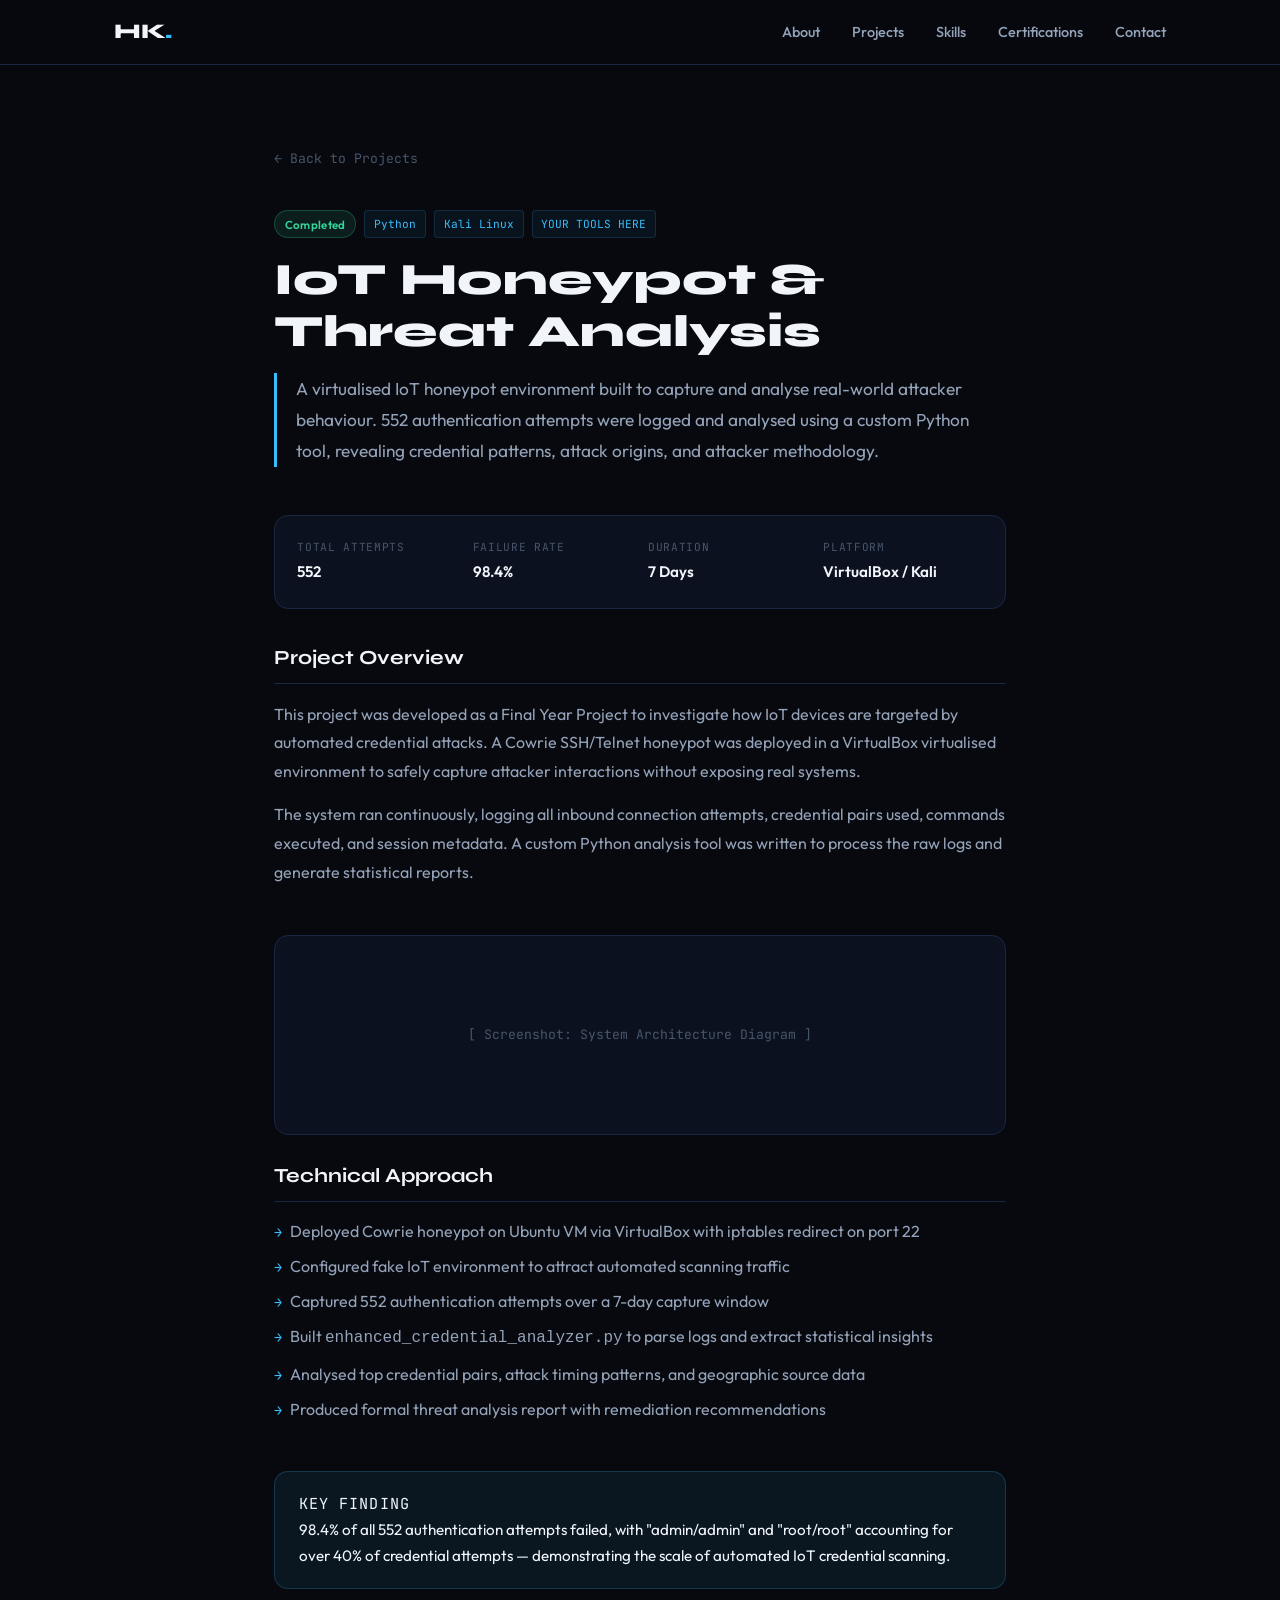
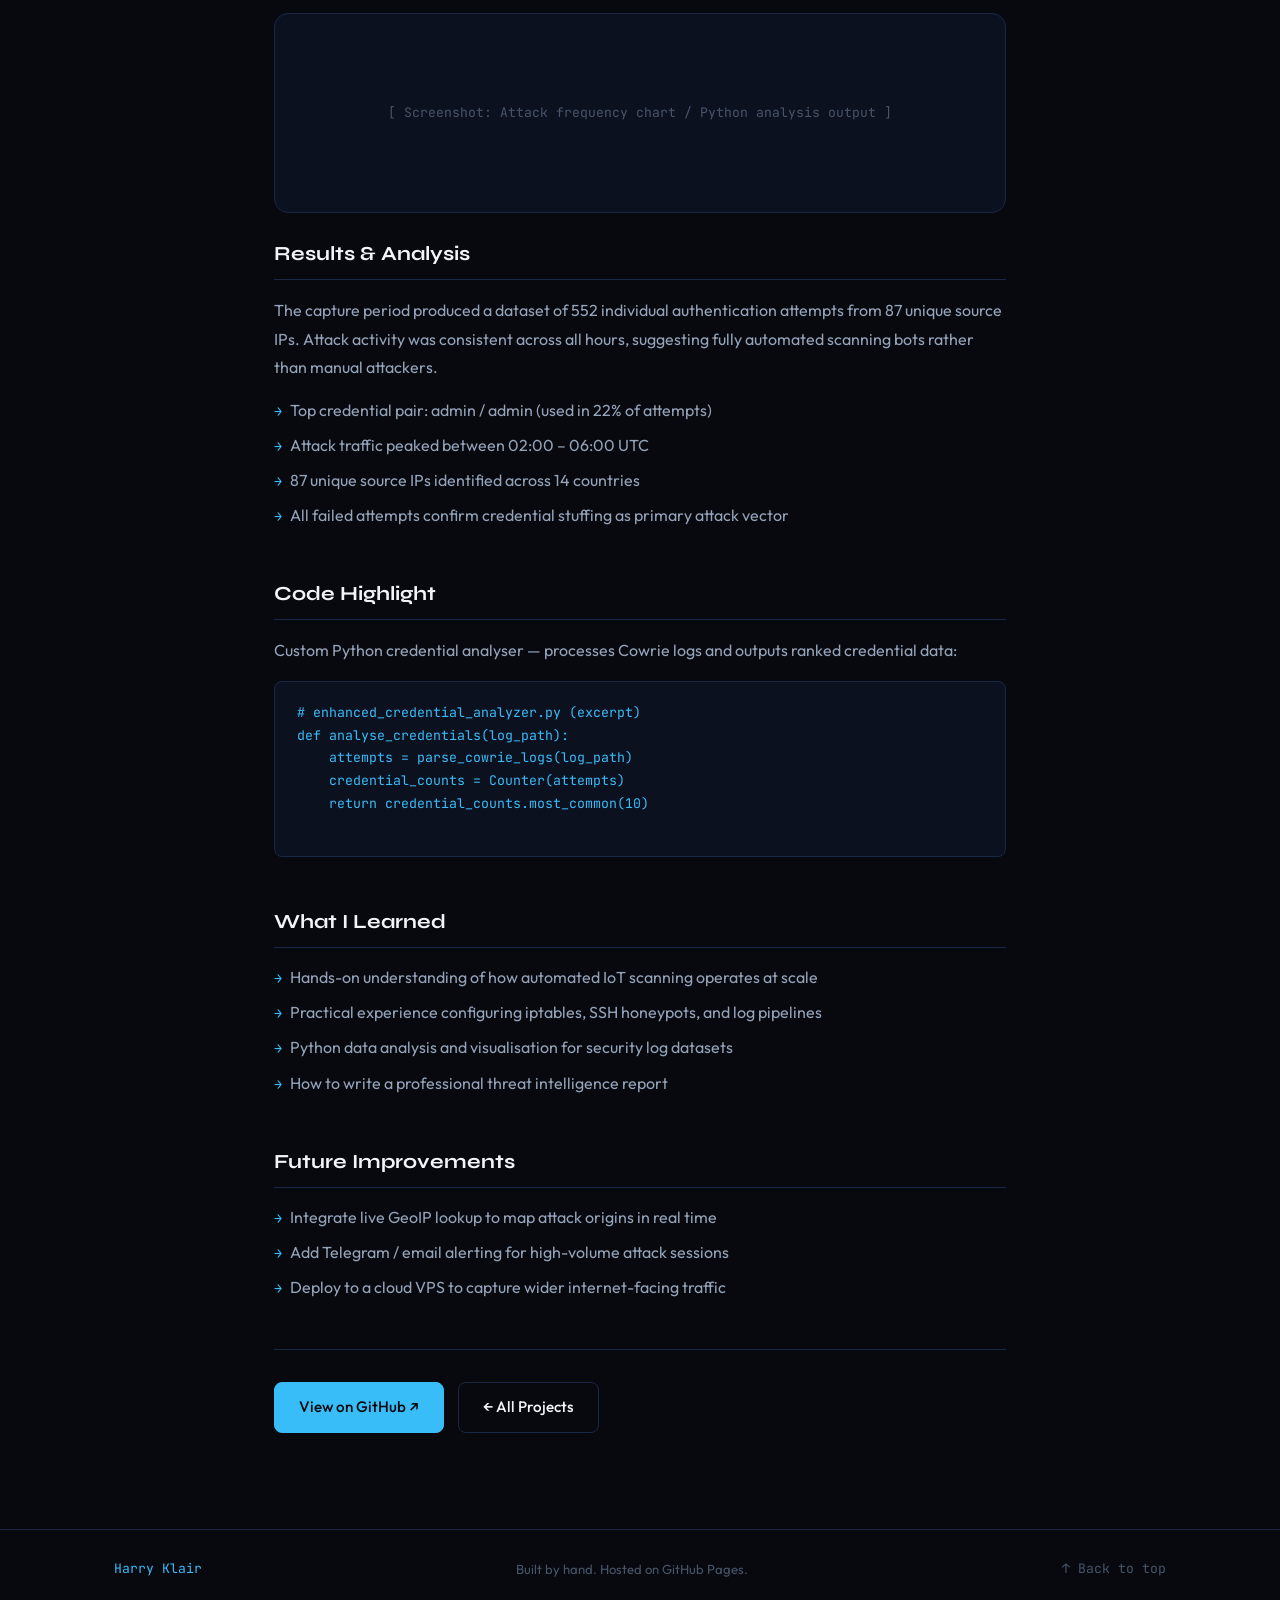
==== project-template.html @ 547381c6 "Add files via upload" ====
<!DOCTYPE html>
<html lang="en">
<head>
  <meta charset="UTF-8" />
  <meta name="viewport" content="width=device-width, initial-scale=1.0" />
  <title>Project Name | Harry Klair</title>

  <link rel="preconnect" href="https://fonts.googleapis.com" />
  <link rel="preconnect" href="https://fonts.gstatic.com" crossorigin />
  <link href="https://fonts.googleapis.com/css2?family=Syne:wght@400;600;700;800&family=Outfit:wght@300;400;500;600&family=JetBrains+Mono:wght@400;500&display=swap" rel="stylesheet" />

  <link rel="stylesheet" href="style.css" />

  <!-- Extra styles just for the project writeup page -->
  <style>
    /* ── Project page layout ── */
    .project-page {
      padding: 9rem 1.5rem 6rem;
      max-width: 780px;
      margin: 0 auto;
    }

    /* Back link */
    .back-link {
      display: inline-flex;
      align-items: center;
      gap: 0.4rem;
      color: var(--text-3);
      font-family: var(--font-mono);
      font-size: 0.82rem;
      margin-bottom: 2.5rem;
      transition: color 0.2s;
    }
    .back-link:hover { color: var(--accent); }

    /* Header */
    .proj-header { margin-bottom: 3rem; }
    .proj-header__meta {
      display: flex;
      flex-wrap: wrap;
      gap: 0.5rem;
      margin-bottom: 1rem;
    }
    .proj-header__title {
      font-family: var(--font-display);
      font-size: clamp(1.8rem, 5vw, 2.8rem);
      font-weight: 800;
      line-height: 1.15;
      margin-bottom: 1rem;
    }
    .proj-header__summary {
      color: var(--text-2);
      font-size: 1.08rem;
      line-height: 1.8;
      border-left: 3px solid var(--accent);
      padding-left: 1.2rem;
    }

    /* Stats strip */
    .proj-stats {
      display: flex;
      flex-wrap: wrap;
      gap: 1rem;
      margin: 2rem 0;
      padding: 1.4rem;
      background: var(--bg-card);
      border: 1px solid var(--border);
      border-radius: var(--radius-lg);
    }
    .proj-stat {
      display: flex;
      flex-direction: column;
      gap: 0.15rem;
      flex: 1;
      min-width: 120px;
    }
    .proj-stat__label {
      font-family: var(--font-mono);
      font-size: 0.7rem;
      color: var(--text-3);
      text-transform: uppercase;
      letter-spacing: 0.06em;
    }
    .proj-stat__value {
      font-weight: 600;
      color: var(--text-1);
      font-size: 0.95rem;
    }

    /* Content sections */
    .proj-section { margin-bottom: 3rem; }
    .proj-section h2 {
      font-family: var(--font-display);
      font-size: 1.25rem;
      font-weight: 700;
      color: var(--text-1);
      margin-bottom: 1rem;
      padding-bottom: 0.5rem;
      border-bottom: 1px solid var(--border);
    }
    .proj-section p {
      color: var(--text-2);
      line-height: 1.8;
      margin-bottom: 0.9rem;
    }
    .proj-section ul {
      list-style: none;
      color: var(--text-2);
      display: flex;
      flex-direction: column;
      gap: 0.5rem;
    }
    .proj-section ul li::before {
      content: '→ ';
      color: var(--accent);
      font-family: var(--font-mono);
      font-size: 0.85em;
    }

    /* Screenshot / image block */
    .proj-image {
      width: 100%;
      border-radius: var(--radius-lg);
      border: 1px solid var(--border);
      margin: 1.5rem 0;
      background: var(--bg-card);
      min-height: 200px;
      display: flex;
      align-items: center;
      justify-content: center;
      color: var(--text-3);
      font-family: var(--font-mono);
      font-size: 0.82rem;
    }
    .proj-image img {
      width: 100%;
      border-radius: var(--radius-lg);
    }

    /* Code block style */
    .proj-code {
      background: var(--bg-card);
      border: 1px solid var(--border);
      border-radius: var(--radius);
      padding: 1.2rem 1.4rem;
      font-family: var(--font-mono);
      font-size: 0.83rem;
      color: var(--accent);
      overflow-x: auto;
      margin: 1rem 0;
    }

    /* Findings / key results callout */
    .proj-callout {
      background: var(--accent-dim);
      border: 1px solid rgba(56,189,248,0.2);
      border-radius: var(--radius-lg);
      padding: 1.2rem 1.5rem;
      margin: 1.5rem 0;
    }
    .proj-callout__label {
      font-family: var(--font-mono);
      font-size: 0.72rem;
      color: var(--accent);
      text-transform: uppercase;
      letter-spacing: 0.07em;
      margin-bottom: 0.5rem;
    }
    .proj-callout p {
      color: var(--text-1);
      font-size: 0.95rem;
      line-height: 1.7;
      margin: 0;
    }

    /* Actions row */
    .proj-actions {
      display: flex;
      gap: 0.85rem;
      flex-wrap: wrap;
      margin-top: 3rem;
      padding-top: 2rem;
      border-top: 1px solid var(--border);
    }
  </style>
</head>
<body>

  <!-- Nav (same as index.html - simplified here) -->
  <nav class="nav" id="navbar">
    <div class="nav__inner">
      <a href="index.html" class="nav__logo">HK<span class="accent">.</span></a>
      <ul class="nav__links">
        <li><a href="index.html#about"          class="nav__link">About</a></li>
        <li><a href="index.html#projects"       class="nav__link">Projects</a></li>
        <li><a href="index.html#skills"         class="nav__link">Skills</a></li>
        <li><a href="index.html#certifications" class="nav__link">Certifications</a></li>
        <li><a href="index.html#contact"        class="nav__link">Contact</a></li>
      </ul>
    </div>
  </nav>


  <main class="project-page">

    <!-- Back link -->
    <a href="index.html#projects" class="back-link">← Back to Projects</a>

    <!-- ── Project Header ── -->
    <header class="proj-header">
      <div class="proj-header__meta">
        <!-- EDIT: Change status and tags as needed -->
        <span class="project-card__status status--complete">Completed</span>
        <span class="tag">Python</span>
        <span class="tag">Kali Linux</span>
        <span class="tag">YOUR TOOLS HERE</span>
      </div>

      <!-- EDIT: Your project title -->
      <h1 class="proj-header__title">IoT Honeypot &amp; Threat Analysis</h1>

      <!-- EDIT: One-paragraph summary -->
      <p class="proj-header__summary">
        A virtualised IoT honeypot environment built to capture and analyse real-world attacker behaviour.
        552 authentication attempts were logged and analysed using a custom Python tool, revealing credential
        patterns, attack origins, and attacker methodology.
      </p>
    </header>

    <!-- ── Stats Strip ── -->
    <!-- EDIT: Fill in your own key numbers -->
    <div class="proj-stats">
      <div class="proj-stat">
        <span class="proj-stat__label">Total Attempts</span>
        <span class="proj-stat__value accent">552</span>
      </div>
      <div class="proj-stat">
        <span class="proj-stat__label">Failure Rate</span>
        <span class="proj-stat__value accent">98.4%</span>
      </div>
      <div class="proj-stat">
        <span class="proj-stat__label">Duration</span>
        <span class="proj-stat__value">7 Days</span>
      </div>
      <div class="proj-stat">
        <span class="proj-stat__label">Platform</span>
        <span class="proj-stat__value">VirtualBox / Kali</span>
      </div>
    </div>


    <!-- ── Section: Overview ── -->
    <div class="proj-section">
      <h2>Project Overview</h2>
      <p>
        <!-- EDIT: Describe what you built and why -->
        This project was developed as a Final Year Project to investigate how IoT devices are targeted by
        automated credential attacks. A Cowrie SSH/Telnet honeypot was deployed in a VirtualBox virtualised
        environment to safely capture attacker interactions without exposing real systems.
      </p>
      <p>
        The system ran continuously, logging all inbound connection attempts, credential pairs used,
        commands executed, and session metadata. A custom Python analysis tool was written to process
        the raw logs and generate statistical reports.
      </p>
    </div>

    <!-- ── Section: Screenshot placeholder ── -->
    <div class="proj-image">
      <!-- REPLACE with: <img src="screenshots/architecture.png" alt="System architecture diagram" /> -->
      [ Screenshot: System Architecture Diagram ]
    </div>


    <!-- ── Section: Technical Approach ── -->
    <div class="proj-section">
      <h2>Technical Approach</h2>
      <ul>
        <!-- EDIT: List your actual technical steps -->
        <li>Deployed Cowrie honeypot on Ubuntu VM via VirtualBox with iptables redirect on port 22</li>
        <li>Configured fake IoT environment to attract automated scanning traffic</li>
        <li>Captured 552 authentication attempts over a 7-day capture window</li>
        <li>Built <code>enhanced_credential_analyzer.py</code> to parse logs and extract statistical insights</li>
        <li>Analysed top credential pairs, attack timing patterns, and geographic source data</li>
        <li>Produced formal threat analysis report with remediation recommendations</li>
      </ul>
    </div>


    <!-- ── Section: Key Findings callout ── -->
    <div class="proj-callout">
      <p class="proj-callout__label">Key Finding</p>
      <p>
        <!-- EDIT: Your most interesting result -->
        98.4% of all 552 authentication attempts failed, with "admin/admin" and "root/root" accounting
        for over 40% of credential attempts — demonstrating the scale of automated IoT credential scanning.
      </p>
    </div>

    <!-- ── Screenshot 2 ── -->
    <div class="proj-image">
      <!-- REPLACE with: <img src="screenshots/results-chart.png" alt="Results chart" /> -->
      [ Screenshot: Attack frequency chart / Python analysis output ]
    </div>


    <!-- ── Section: Results ── -->
    <div class="proj-section">
      <h2>Results &amp; Analysis</h2>
      <p>
        <!-- EDIT: Describe what you found -->
        The capture period produced a dataset of 552 individual authentication attempts from 87 unique
        source IPs. Attack activity was consistent across all hours, suggesting fully automated scanning
        bots rather than manual attackers.
      </p>
      <ul>
        <li>Top credential pair: admin / admin (used in 22% of attempts)</li>
        <li>Attack traffic peaked between 02:00 – 06:00 UTC</li>
        <li>87 unique source IPs identified across 14 countries</li>
        <li>All failed attempts confirm credential stuffing as primary attack vector</li>
      </ul>
    </div>


    <!-- ── Section: Code snippet ── -->
    <div class="proj-section">
      <h2>Code Highlight</h2>
      <p>Custom Python credential analyser — processes Cowrie logs and outputs ranked credential data:</p>
      <!-- EDIT: Paste a relevant snippet from your code -->
      <pre class="proj-code">
# enhanced_credential_analyzer.py (excerpt)
def analyse_credentials(log_path):
    attempts = parse_cowrie_logs(log_path)
    credential_counts = Counter(attempts)
    return credential_counts.most_common(10)
      </pre>
    </div>


    <!-- ── Section: What I Learned ── -->
    <div class="proj-section">
      <h2>What I Learned</h2>
      <ul>
        <!-- EDIT: Your honest reflection -->
        <li>Hands-on understanding of how automated IoT scanning operates at scale</li>
        <li>Practical experience configuring iptables, SSH honeypots, and log pipelines</li>
        <li>Python data analysis and visualisation for security log datasets</li>
        <li>How to write a professional threat intelligence report</li>
      </ul>
    </div>


    <!-- ── Section: Improvements (optional) ── -->
    <div class="proj-section">
      <h2>Future Improvements</h2>
      <ul>
        <!-- EDIT: What would you add with more time -->
        <li>Integrate live GeoIP lookup to map attack origins in real time</li>
        <li>Add Telegram / email alerting for high-volume attack sessions</li>
        <li>Deploy to a cloud VPS to capture wider internet-facing traffic</li>
      </ul>
    </div>


    <!-- ── Actions ── -->
    <div class="proj-actions">
      <a href="https://github.com/YOURGITHUB/iot-honeypot" target="_blank" rel="noopener" class="btn btn--primary">View on GitHub ↗</a>
      <a href="index.html#projects" class="btn btn--ghost">← All Projects</a>
    </div>

  </main>


  <!-- Footer -->
  <footer class="footer">
    <div class="container footer__inner">
      <span class="mono footer__name">Harry Klair</span>
      <span class="footer__copy">Built by hand. Hosted on GitHub Pages.</span>
      <a href="#" class="footer__top mono">↑ Back to top</a>
    </div>
  </footer>

</body>
</html>
---- style.css ----
/* ============================================================
   HARRY KLAIR — CYBER SECURITY PORTFOLIO
   style.css
   ============================================================ */

/* ── CSS Variables ─────────────────────────────────────────── */
:root {
  /* Colours */
  --bg:           #07090f;
  --bg-card:      #0c1120;
  --bg-elevated:  #111827;
  --border:       #1a2744;
  --border-subtle:#0f172a;

  --accent:       #38bdf8;   /* sky blue — primary accent */
  --accent-dim:   rgba(56, 189, 248, 0.08);
  --accent-glow:  rgba(56, 189, 248, 0.15);
  --green:        #34d399;   /* emerald — status / completed */
  --amber:        #fbbf24;   /* amber — in progress */

  --text-1:  #f1f5f9;   /* primary text */
  --text-2:  #94a3b8;   /* secondary text */
  --text-3:  #475569;   /* muted text */

  /* Typography */
  --font-display: 'Syne', sans-serif;
  --font-body:    'Outfit', sans-serif;
  --font-mono:    'JetBrains Mono', monospace;

  /* Spacing */
  --section-gap:  7rem;
  --radius:       8px;
  --radius-lg:    14px;

  /* Transitions */
  --ease: cubic-bezier(0.4, 0, 0.2, 1);
}

/* ── Reset ──────────────────────────────────────────────────── */
*, *::before, *::after { box-sizing: border-box; margin: 0; padding: 0; }
html { scroll-behavior: smooth; }

body {
  background-color: var(--bg);
  color: var(--text-1);
  font-family: var(--font-body);
  font-size: 1rem;
  line-height: 1.7;
  -webkit-font-smoothing: antialiased;
}

a { color: inherit; text-decoration: none; }
ul { list-style: none; }
img { display: block; max-width: 100%; }

/* ── Utility classes ─────────────────────────────────────────── */
.mono     { font-family: var(--font-mono); font-size: 0.85em; }
.accent   { color: var(--accent); }
.container {
  max-width: 1100px;
  margin: 0 auto;
  padding: 0 1.5rem;
}

/* ── Scroll reveal animation ──────────────────────────────────
   JS adds .visible class via IntersectionObserver
─────────────────────────────────────────────────────────────── */
.reveal {
  opacity: 0;
  transform: translateY(28px);
  transition: opacity 0.65s var(--ease), transform 0.65s var(--ease);
}
.reveal.visible {
  opacity: 1;
  transform: translateY(0);
}

/* ── Buttons ──────────────────────────────────────────────────── */
.btn {
  display: inline-flex;
  align-items: center;
  gap: 0.4rem;
  padding: 0.7rem 1.5rem;
  border-radius: var(--radius);
  font-family: var(--font-body);
  font-size: 0.95rem;
  font-weight: 500;
  cursor: pointer;
  border: 1px solid transparent;
  transition: all 0.2s var(--ease);
  white-space: nowrap;
}

.btn--primary {
  background: var(--accent);
  color: #07090f;
  border-color: var(--accent);
}
.btn--primary:hover {
  background: #7dd3fc;
  border-color: #7dd3fc;
  transform: translateY(-1px);
}

.btn--ghost {
  background: transparent;
  color: var(--text-1);
  border-color: var(--border);
}
.btn--ghost:hover {
  border-color: var(--accent);
  color: var(--accent);
  transform: translateY(-1px);
}

.btn--small {
  padding: 0.5rem 1rem;
  font-size: 0.85rem;
  background: transparent;
  border-color: var(--border);
  color: var(--text-2);
}
.btn--small:hover {
  border-color: var(--accent);
  color: var(--accent);
}

.btn--accent {
  background: var(--accent-dim);
  border-color: var(--accent);
  color: var(--accent);
}
.btn--accent:hover {
  background: var(--accent-glow);
}

/* ── Status badges ───────────────────────────────────────────── */
.status--available { color: var(--green); }
.status--complete  { background: rgba(52, 211, 153, 0.1); color: var(--green); border: 1px solid rgba(52,211,153,0.25); }
.status--progress  { background: rgba(251, 191, 36, 0.1); color: var(--amber); border: 1px solid rgba(251,191,36,0.25); }
.status--planned   { background: rgba(148,163,184,0.08); color: var(--text-3); border: 1px solid var(--border); }
.status--featured  { background: rgba(56,189,248,0.1); color: var(--accent); border: 1px solid rgba(56,189,248,0.25); }

/* ── Section shared styles ────────────────────────────────────── */
.section {
  padding: var(--section-gap) 0;
}
.section--dark {
  background-color: var(--bg-card);
  border-top: 1px solid var(--border);
  border-bottom: 1px solid var(--border);
}

.section__label {
  color: var(--accent);
  font-size: 0.78rem;
  letter-spacing: 0.08em;
  margin-bottom: 0.6rem;
  opacity: 0.85;
}
.section__heading {
  font-family: var(--font-display);
  font-size: clamp(1.8rem, 4vw, 2.6rem);
  font-weight: 700;
  color: var(--text-1);
  margin-bottom: 1rem;
  line-height: 1.2;
}
.section__sub {
  color: var(--text-2);
  max-width: 580px;
  margin-bottom: 3rem;
  font-size: 1.05rem;
}

/* ================================================================
   NAV
================================================================ */
.nav {
  position: fixed;
  top: 0;
  left: 0;
  right: 0;
  z-index: 100;
  background: rgba(7, 9, 15, 0.85);
  backdrop-filter: blur(12px);
  -webkit-backdrop-filter: blur(12px);
  border-bottom: 1px solid var(--border);
  transition: background 0.3s var(--ease);
}

.nav__inner {
  max-width: 1100px;
  margin: 0 auto;
  padding: 0 1.5rem;
  height: 64px;
  display: flex;
  align-items: center;
  justify-content: space-between;
}

/* Logo */
.nav__logo {
  font-family: var(--font-display);
  font-size: 1.3rem;
  font-weight: 800;
  letter-spacing: -0.02em;
  color: var(--text-1);
  transition: color 0.2s;
}
.nav__logo:hover { color: var(--accent); }

/* Desktop links */
.nav__links {
  display: flex;
  gap: 2rem;
  align-items: center;
}
.nav__link {
  font-size: 0.9rem;
  font-weight: 500;
  color: var(--text-2);
  transition: color 0.2s;
  position: relative;
}
.nav__link::after {
  content: '';
  position: absolute;
  bottom: -3px;
  left: 0;
  width: 0;
  height: 1px;
  background: var(--accent);
  transition: width 0.25s var(--ease);
}
.nav__link:hover,
.nav__link.active {
  color: var(--text-1);
}
.nav__link:hover::after,
.nav__link.active::after {
  width: 100%;
}

/* Hamburger */
.nav__hamburger {
  display: none;
  flex-direction: column;
  gap: 5px;
  background: none;
  border: none;
  cursor: pointer;
  padding: 4px;
}
.nav__hamburger span {
  display: block;
  width: 24px;
  height: 2px;
  background: var(--text-2);
  border-radius: 2px;
  transition: all 0.3s var(--ease);
}

/* Hamburger open state */
.nav__hamburger.open span:nth-child(1) { transform: translateY(7px) rotate(45deg); }
.nav__hamburger.open span:nth-child(2) { opacity: 0; }
.nav__hamburger.open span:nth-child(3) { transform: translateY(-7px) rotate(-45deg); }

/* Mobile menu */
.nav__mobile {
  display: none;
  flex-direction: column;
  padding: 1rem 1.5rem 1.5rem;
  border-top: 1px solid var(--border);
  gap: 0.25rem;
}
.nav__mobile.open { display: flex; }
.nav__mobile-link {
  padding: 0.65rem 0;
  font-size: 1rem;
  color: var(--text-2);
  border-bottom: 1px solid var(--border-subtle);
  transition: color 0.2s;
}
.nav__mobile-link:hover { color: var(--accent); }

/* ================================================================
   HERO
================================================================ */
.hero {
  position: relative;
  min-height: 100vh;
  display: flex;
  align-items: center;
  padding: 8rem 1.5rem 6rem;
  overflow: hidden;
}

/* Subtle dot-grid background */
.hero__grid {
  position: absolute;
  inset: 0;
  background-image:
    radial-gradient(rgba(56, 189, 248, 0.06) 1px, transparent 1px);
  background-size: 40px 40px;
  pointer-events: none;
  z-index: 0;
}
/* Fade the grid toward bottom */
.hero__grid::after {
  content: '';
  position: absolute;
  inset: 0;
  background: linear-gradient(to bottom, transparent 60%, var(--bg) 100%);
}

/* Subtle glow behind the name */
.hero__content {
  position: relative;
  z-index: 1;
  max-width: 800px;
  margin: 0 auto;
}
.hero__content::before {
  content: '';
  position: absolute;
  top: -120px;
  left: -80px;
  width: 500px;
  height: 400px;
  background: radial-gradient(ellipse, rgba(56,189,248,0.06) 0%, transparent 70%);
  pointer-events: none;
  z-index: -1;
}

/* Status badge */
.hero__badge {
  display: inline-flex;
  align-items: center;
  gap: 0.5rem;
  background: rgba(52, 211, 153, 0.08);
  border: 1px solid rgba(52, 211, 153, 0.2);
  border-radius: 100px;
  padding: 0.35rem 1rem;
  font-size: 0.78rem;
  color: var(--green);
  margin-bottom: 1.5rem;
  animation: fadeDown 0.6s var(--ease) both;
}
.badge__dot {
  width: 7px;
  height: 7px;
  border-radius: 50%;
  background: var(--green);
  animation: pulse 2s ease-in-out infinite;
}

/* Name */
.hero__name {
  font-family: var(--font-display);
  font-size: clamp(3.5rem, 10vw, 7rem);
  font-weight: 800;
  line-height: 1;
  letter-spacing: -0.03em;
  margin-bottom: 1.2rem;
  animation: fadeUp 0.7s 0.1s var(--ease) both;
}

/* Typed role line */
.hero__role {
  font-family: var(--font-mono);
  font-size: clamp(0.9rem, 2vw, 1.1rem);
  color: var(--text-2);
  margin-bottom: 1.2rem;
  min-height: 1.8em;
  animation: fadeUp 0.7s 0.2s var(--ease) both;
}
.cursor {
  color: var(--accent);
  animation: blink 1s step-end infinite;
}

/* Tagline */
.hero__tagline {
  color: var(--text-3);
  font-size: 0.9rem;
  letter-spacing: 0.02em;
  margin-bottom: 2.5rem;
  max-width: 600px;
  animation: fadeUp 0.7s 0.3s var(--ease) both;
}

/* CTA buttons */
.hero__ctas {
  display: flex;
  flex-wrap: wrap;
  gap: 0.85rem;
  animation: fadeUp 0.7s 0.4s var(--ease) both;
}

/* Scroll indicator */
.hero__scroll {
  position: absolute;
  bottom: 2.5rem;
  left: 50%;
  transform: translateX(-50%);
  display: flex;
  flex-direction: column;
  align-items: center;
  gap: 0.4rem;
  z-index: 1;
}
.scroll__line {
  width: 1px;
  height: 50px;
  background: linear-gradient(to bottom, var(--accent), transparent);
  animation: scrollPulse 2s ease-in-out infinite;
}

/* ================================================================
   ABOUT
================================================================ */
.about__grid {
  display: grid;
  grid-template-columns: 1fr 380px;
  gap: 3rem;
  align-items: start;
}

.about__text p {
  color: var(--text-2);
  margin-bottom: 1.2rem;
  font-size: 1.05rem;
  line-height: 1.8;
}
.about__text p:last-child { margin-bottom: 0; }

/* Facts card */
.facts__card {
  background: var(--bg-card);
  border: 1px solid var(--border);
  border-radius: var(--radius-lg);
  padding: 1.5rem;
  margin-bottom: 1rem;
}
.fact {
  display: flex;
  flex-direction: column;
  gap: 0.15rem;
  padding: 0.75rem 0;
  border-bottom: 1px solid var(--border-subtle);
}
.fact:last-child { border-bottom: none; padding-bottom: 0; }
.fact:first-child { padding-top: 0; }
.fact__label { color: var(--text-3); font-size: 0.75rem; letter-spacing: 0.06em; text-transform: uppercase; }
.fact__value { color: var(--text-1); font-size: 0.95rem; font-weight: 500; }

/* Pill links */
.about__links {
  display: flex;
  flex-wrap: wrap;
  gap: 0.6rem;
}
.link-pill {
  display: inline-block;
  padding: 0.45rem 1rem;
  border: 1px solid var(--border);
  border-radius: 100px;
  font-size: 0.85rem;
  color: var(--text-2);
  transition: all 0.2s;
}
.link-pill:hover {
  border-color: var(--accent);
  color: var(--accent);
}

/* ================================================================
   PROJECTS
================================================================ */
.projects__grid {
  display: grid;
  grid-template-columns: repeat(auto-fit, minmax(300px, 1fr));
  gap: 1.25rem;
}

.project-card {
  background: var(--bg-elevated);
  border: 1px solid var(--border);
  border-radius: var(--radius-lg);
  padding: 1.75rem;
  display: flex;
  flex-direction: column;
  gap: 1rem;
  transition: transform 0.25s var(--ease), border-color 0.25s var(--ease), box-shadow 0.25s var(--ease);
  position: relative;
  overflow: hidden;
}
/* Top accent line */
.project-card::before {
  content: '';
  position: absolute;
  top: 0;
  left: 0;
  right: 0;
  height: 2px;
  background: var(--border);
  transition: background 0.25s;
}
.project-card:hover {
  transform: translateY(-4px);
  border-color: rgba(56, 189, 248, 0.25);
  box-shadow: 0 12px 40px rgba(0, 0, 0, 0.4);
}
.project-card:hover::before { background: var(--accent); }

/* Featured card */
.project-card--featured {
  border-color: rgba(56, 189, 248, 0.2);
}
.project-card--featured::before {
  background: linear-gradient(90deg, var(--accent), #818cf8);
}

.project-card__top {
  display: flex;
  justify-content: space-between;
  align-items: flex-start;
  flex-wrap: wrap;
  gap: 0.5rem;
}
.project-card__num {
  color: var(--text-3);
  font-size: 0.8rem;
}
.project-card__badges {
  display: flex;
  gap: 0.4rem;
  flex-wrap: wrap;
}
.project-card__status,
.cert-card__badge {
  font-size: 0.72rem;
  font-weight: 600;
  padding: 0.2rem 0.6rem;
  border-radius: 100px;
  letter-spacing: 0.03em;
}

.project-card__title {
  font-family: var(--font-display);
  font-size: 1.15rem;
  font-weight: 700;
  color: var(--text-1);
  line-height: 1.3;
}
.project-card__desc {
  color: var(--text-2);
  font-size: 0.93rem;
  line-height: 1.7;
  flex: 1;
}
.project-card__tags {
  display: flex;
  flex-wrap: wrap;
  gap: 0.4rem;
}
.tag {
  font-family: var(--font-mono);
  font-size: 0.7rem;
  padding: 0.2rem 0.55rem;
  background: rgba(56,189,248,0.06);
  border: 1px solid rgba(56,189,248,0.15);
  border-radius: 4px;
  color: var(--accent);
}
.project-card__actions { margin-top: auto; }

/* ================================================================
   SKILLS
================================================================ */
.skills__grid {
  display: grid;
  grid-template-columns: repeat(auto-fit, minmax(260px, 1fr));
  gap: 1.5rem;
}

.skills__group {
  background: var(--bg-card);
  border: 1px solid var(--border);
  border-radius: var(--radius-lg);
  padding: 1.4rem;
}
.skills__group-title {
  color: var(--accent);
  font-size: 0.75rem;
  letter-spacing: 0.08em;
  text-transform: uppercase;
  margin-bottom: 0.9rem;
}
.skills__tags {
  display: flex;
  flex-wrap: wrap;
  gap: 0.5rem;
}
.skill-tag {
  font-size: 0.82rem;
  padding: 0.3rem 0.75rem;
  background: var(--bg-elevated);
  border: 1px solid var(--border);
  border-radius: 6px;
  color: var(--text-2);
  transition: all 0.2s;
}
.skill-tag:hover {
  border-color: var(--accent);
  color: var(--text-1);
}

/* ================================================================
   CERTIFICATIONS
================================================================ */
.certs__grid {
  display: grid;
  grid-template-columns: repeat(auto-fit, minmax(280px, 1fr));
  gap: 1.25rem;
}

.cert-card {
  background: var(--bg-elevated);
  border: 1px solid var(--border);
  border-radius: var(--radius-lg);
  padding: 1.5rem;
  display: flex;
  align-items: center;
  gap: 1.2rem;
  transition: all 0.25s var(--ease);
}
.cert-card:hover {
  border-color: rgba(56,189,248,0.25);
  transform: translateY(-2px);
}
.cert-card--placeholder {
  opacity: 0.5;
  border-style: dashed;
}
.cert-card__icon {
  font-size: 1.8rem;
  flex-shrink: 0;
}
.cert-card__body { flex: 1; }
.cert-card__title {
  font-family: var(--font-display);
  font-size: 1rem;
  font-weight: 700;
  color: var(--text-1);
  margin-bottom: 0.2rem;
}
.cert-card__issuer {
  color: var(--text-2);
  font-size: 0.87rem;
}
.cert-card__year {
  color: var(--text-3);
  font-size: 0.75rem;
  margin-top: 0.2rem;
}

/* ================================================================
   CONTACT
================================================================ */
.contact__grid {
  display: grid;
  grid-template-columns: repeat(auto-fit, minmax(250px, 1fr));
  gap: 1rem;
  max-width: 850px;
}
.contact-card {
  display: flex;
  align-items: center;
  gap: 1rem;
  background: var(--bg-card);
  border: 1px solid var(--border);
  border-radius: var(--radius-lg);
  padding: 1.4rem 1.5rem;
  transition: all 0.25s var(--ease);
  color: inherit;
}
.contact-card:hover {
  border-color: rgba(56,189,248,0.3);
  transform: translateY(-2px);
  box-shadow: 0 8px 24px rgba(0,0,0,0.3);
}
.contact-card__icon {
  font-size: 1rem;
  width: 42px;
  height: 42px;
  background: var(--accent-dim);
  border: 1px solid rgba(56,189,248,0.2);
  border-radius: 8px;
  display: flex;
  align-items: center;
  justify-content: center;
  color: var(--accent);
  flex-shrink: 0;
}
.contact-card__label {
  font-size: 0.75rem;
  color: var(--text-3);
  text-transform: uppercase;
  letter-spacing: 0.06em;
  margin-bottom: 0.2rem;
}
.contact-card__value {
  color: var(--text-1);
  font-size: 0.92rem;
  font-weight: 500;
}

/* ================================================================
   FOOTER
================================================================ */
.footer {
  border-top: 1px solid var(--border);
  padding: 1.75rem 0;
}
.footer__inner {
  display: flex;
  align-items: center;
  justify-content: space-between;
  flex-wrap: wrap;
  gap: 0.75rem;
}
.footer__name {
  color: var(--accent);
  font-size: 0.82rem;
}
.footer__copy {
  color: var(--text-3);
  font-size: 0.82rem;
}
.footer__top {
  color: var(--text-3);
  font-size: 0.82rem;
  transition: color 0.2s;
}
.footer__top:hover { color: var(--accent); }

/* ================================================================
   ANIMATIONS
================================================================ */
@keyframes fadeDown {
  from { opacity: 0; transform: translateY(-12px); }
  to   { opacity: 1; transform: translateY(0); }
}
@keyframes fadeUp {
  from { opacity: 0; transform: translateY(20px); }
  to   { opacity: 1; transform: translateY(0); }
}
@keyframes blink {
  0%, 100% { opacity: 1; }
  50%       { opacity: 0; }
}
@keyframes pulse {
  0%, 100% { opacity: 1; transform: scale(1); }
  50%       { opacity: 0.5; transform: scale(0.85); }
}
@keyframes scrollPulse {
  0%, 100% { opacity: 0.4; }
  50%       { opacity: 1; }
}

/* ================================================================
   RESPONSIVE
================================================================ */
@media (max-width: 900px) {
  .about__grid {
    grid-template-columns: 1fr;
  }
}

@media (max-width: 768px) {
  :root { --section-gap: 5rem; }

  .nav__links { display: none; }
  .nav__hamburger { display: flex; }

  .hero { padding: 7rem 1.5rem 5rem; }
  .hero__name { font-size: clamp(3rem, 14vw, 5rem); }

  .hero__ctas { flex-direction: column; align-items: flex-start; }
  .hero__ctas .btn { width: 100%; justify-content: center; }

  .hero__scroll { display: none; }

  .footer__inner { flex-direction: column; text-align: center; }
}

@media (max-width: 480px) {
  .projects__grid { grid-template-columns: 1fr; }
  .certs__grid    { grid-template-columns: 1fr; }
  .contact__grid  { grid-template-columns: 1fr; }
}
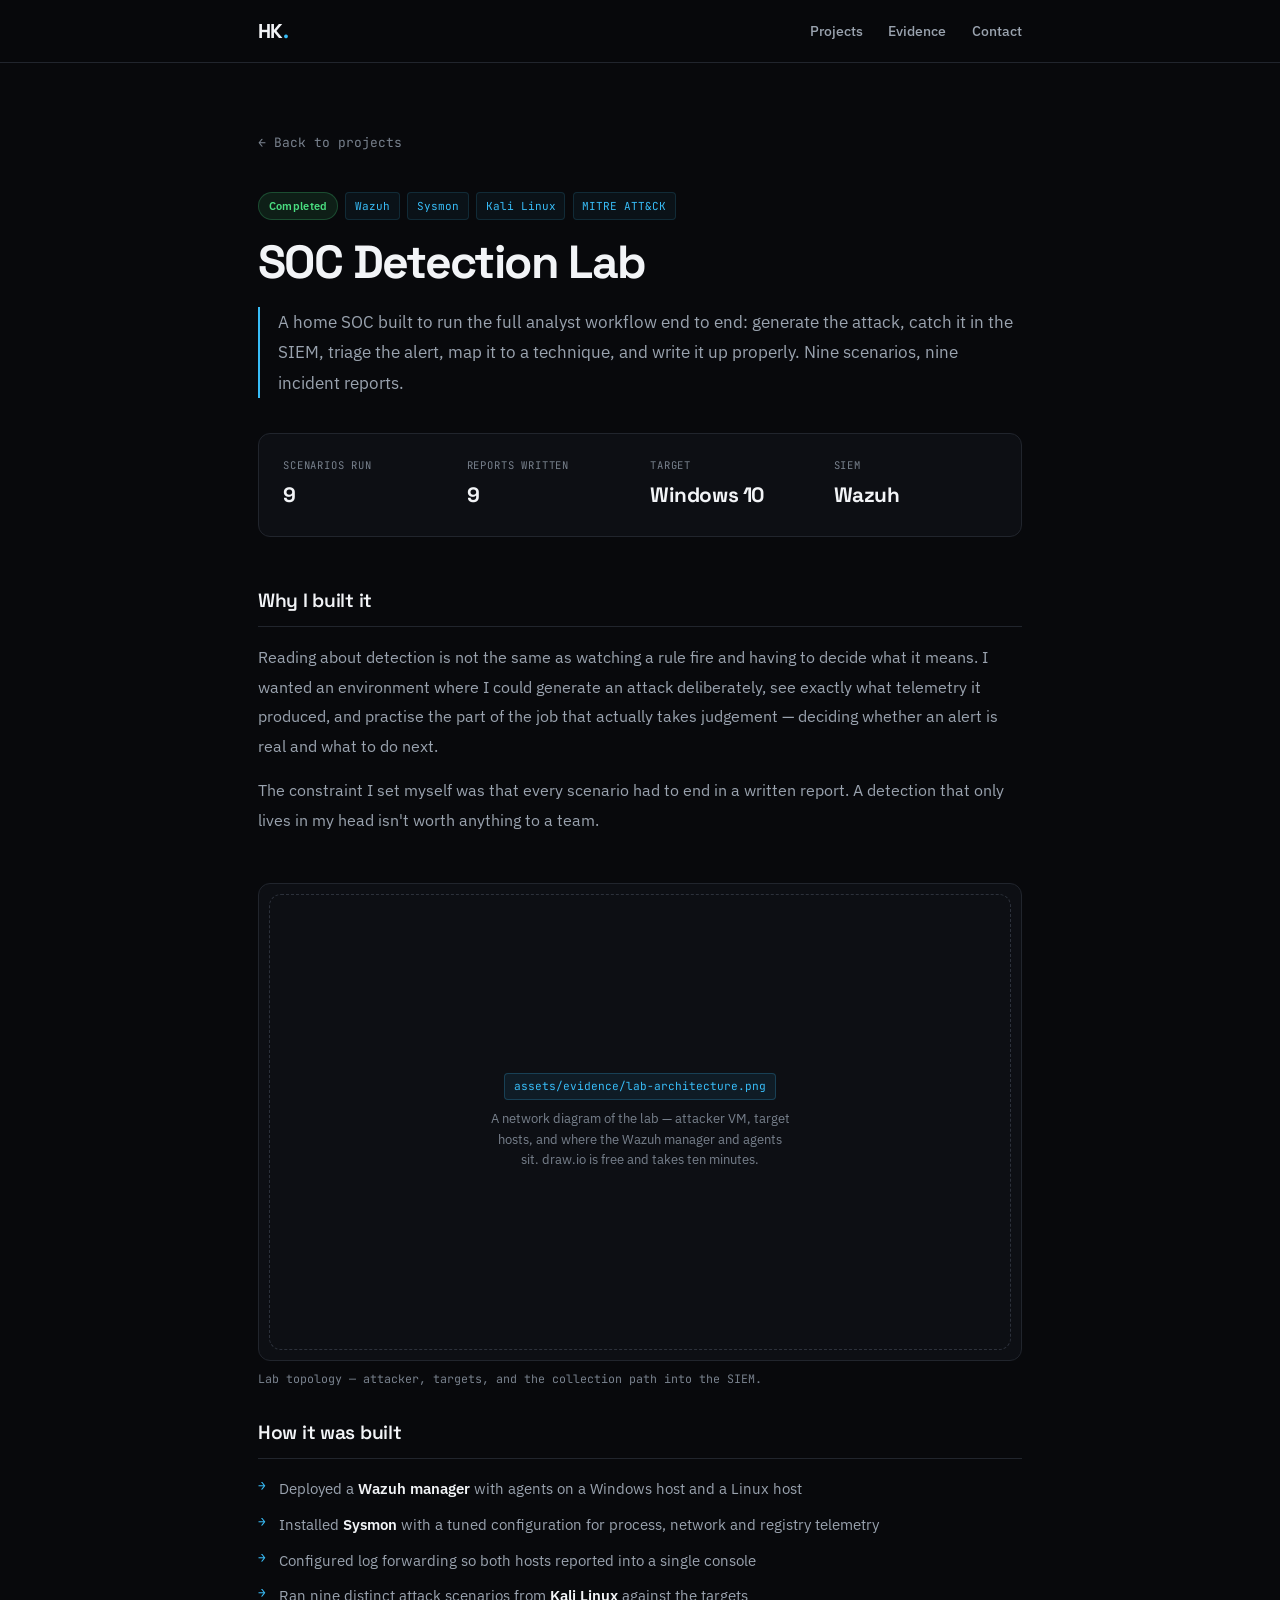
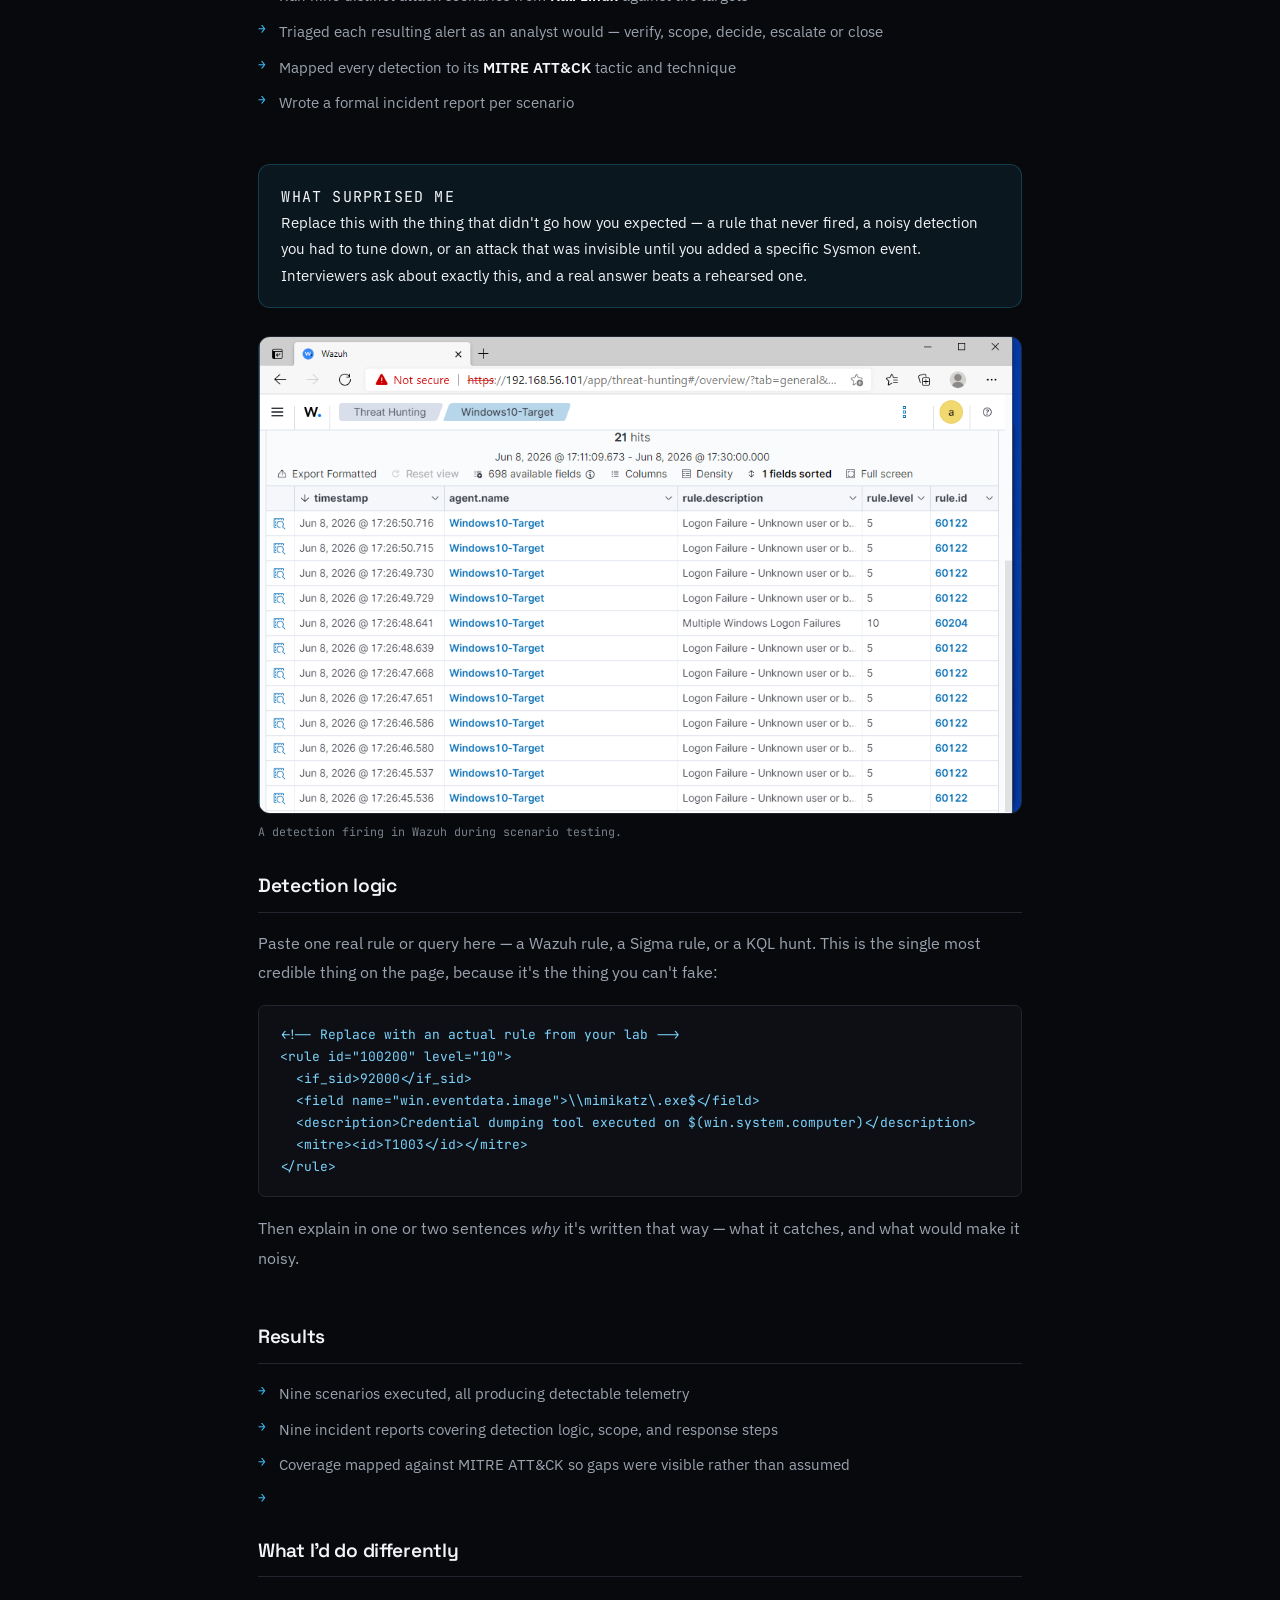
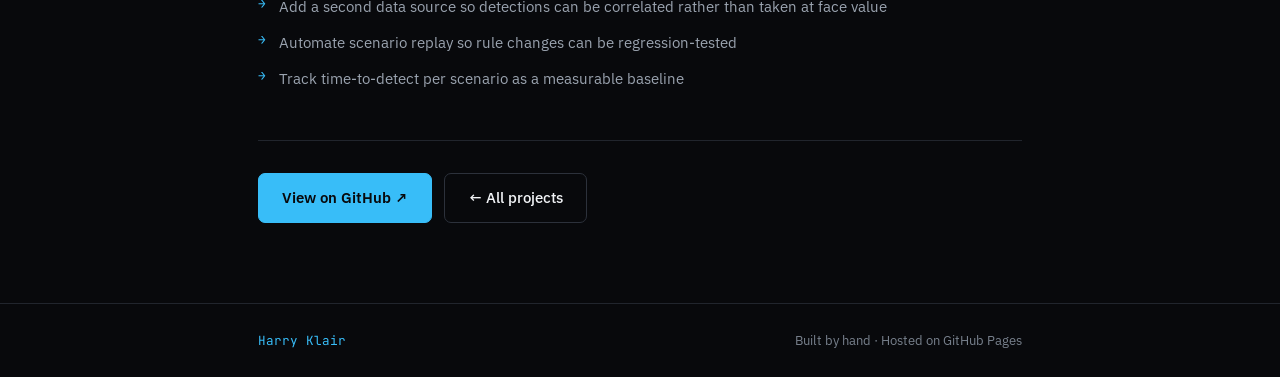
==== commit 6d6ba001: "Reposition portfolio for SOC analyst roles Restructure the site around a single target role rather t" ====
--- a/project-template.html
+++ b/project-template.html
@@ -1,384 +1,398 @@
 <!DOCTYPE html>
 <html lang="en">
 <head>
-  <meta charset="UTF-8" />
-  <meta name="viewport" content="width=device-width, initial-scale=1.0" />
-  <title>Project Name | Harry Klair</title>
-
-  <link rel="preconnect" href="https://fonts.googleapis.com" />
-  <link rel="preconnect" href="https://fonts.gstatic.com" crossorigin />
-  <link href="https://fonts.googleapis.com/css2?family=Syne:wght@400;600;700;800&family=Outfit:wght@300;400;500;600&family=JetBrains+Mono:wght@400;500&display=swap" rel="stylesheet" />
-
-  <link rel="stylesheet" href="style.css" />
-
-  <!-- Extra styles just for the project writeup page -->
-  <style>
-    /* ── Project page layout ── */
-    .project-page {
-      padding: 9rem 1.5rem 6rem;
-      max-width: 780px;
-      margin: 0 auto;
-    }
-
-    /* Back link */
-    .back-link {
-      display: inline-flex;
-      align-items: center;
-      gap: 0.4rem;
-      color: var(--text-3);
-      font-family: var(--font-mono);
-      font-size: 0.82rem;
-      margin-bottom: 2.5rem;
-      transition: color 0.2s;
-    }
-    .back-link:hover { color: var(--accent); }
-
-    /* Header */
-    .proj-header { margin-bottom: 3rem; }
-    .proj-header__meta {
-      display: flex;
-      flex-wrap: wrap;
-      gap: 0.5rem;
-      margin-bottom: 1rem;
-    }
-    .proj-header__title {
-      font-family: var(--font-display);
-      font-size: clamp(1.8rem, 5vw, 2.8rem);
-      font-weight: 800;
-      line-height: 1.15;
-      margin-bottom: 1rem;
-    }
-    .proj-header__summary {
-      color: var(--text-2);
-      font-size: 1.08rem;
-      line-height: 1.8;
-      border-left: 3px solid var(--accent);
-      padding-left: 1.2rem;
-    }
-
-    /* Stats strip */
-    .proj-stats {
-      display: flex;
-      flex-wrap: wrap;
-      gap: 1rem;
-      margin: 2rem 0;
-      padding: 1.4rem;
-      background: var(--bg-card);
-      border: 1px solid var(--border);
-      border-radius: var(--radius-lg);
-    }
-    .proj-stat {
-      display: flex;
-      flex-direction: column;
-      gap: 0.15rem;
-      flex: 1;
-      min-width: 120px;
-    }
-    .proj-stat__label {
-      font-family: var(--font-mono);
-      font-size: 0.7rem;
-      color: var(--text-3);
-      text-transform: uppercase;
-      letter-spacing: 0.06em;
-    }
-    .proj-stat__value {
-      font-weight: 600;
-      color: var(--text-1);
-      font-size: 0.95rem;
-    }
-
-    /* Content sections */
-    .proj-section { margin-bottom: 3rem; }
-    .proj-section h2 {
-      font-family: var(--font-display);
-      font-size: 1.25rem;
-      font-weight: 700;
-      color: var(--text-1);
-      margin-bottom: 1rem;
-      padding-bottom: 0.5rem;
-      border-bottom: 1px solid var(--border);
-    }
-    .proj-section p {
-      color: var(--text-2);
-      line-height: 1.8;
-      margin-bottom: 0.9rem;
-    }
-    .proj-section ul {
-      list-style: none;
-      color: var(--text-2);
-      display: flex;
-      flex-direction: column;
-      gap: 0.5rem;
-    }
-    .proj-section ul li::before {
-      content: '→ ';
-      color: var(--accent);
-      font-family: var(--font-mono);
-      font-size: 0.85em;
-    }
-
-    /* Screenshot / image block */
-    .proj-image {
-      width: 100%;
-      border-radius: var(--radius-lg);
-      border: 1px solid var(--border);
-      margin: 1.5rem 0;
-      background: var(--bg-card);
-      min-height: 200px;
-      display: flex;
-      align-items: center;
-      justify-content: center;
-      color: var(--text-3);
-      font-family: var(--font-mono);
-      font-size: 0.82rem;
-    }
-    .proj-image img {
-      width: 100%;
-      border-radius: var(--radius-lg);
-    }
-
-    /* Code block style */
-    .proj-code {
-      background: var(--bg-card);
-      border: 1px solid var(--border);
-      border-radius: var(--radius);
-      padding: 1.2rem 1.4rem;
-      font-family: var(--font-mono);
-      font-size: 0.83rem;
-      color: var(--accent);
-      overflow-x: auto;
-      margin: 1rem 0;
-    }
-
-    /* Findings / key results callout */
-    .proj-callout {
-      background: var(--accent-dim);
-      border: 1px solid rgba(56,189,248,0.2);
-      border-radius: var(--radius-lg);
-      padding: 1.2rem 1.5rem;
-      margin: 1.5rem 0;
-    }
-    .proj-callout__label {
-      font-family: var(--font-mono);
-      font-size: 0.72rem;
-      color: var(--accent);
-      text-transform: uppercase;
-      letter-spacing: 0.07em;
-      margin-bottom: 0.5rem;
-    }
-    .proj-callout p {
-      color: var(--text-1);
-      font-size: 0.95rem;
-      line-height: 1.7;
-      margin: 0;
-    }
-
-    /* Actions row */
-    .proj-actions {
-      display: flex;
-      gap: 0.85rem;
-      flex-wrap: wrap;
-      margin-top: 3rem;
-      padding-top: 2rem;
-      border-top: 1px solid var(--border);
-    }
-  </style>
+<meta charset="UTF-8"/>
+<meta name="viewport" content="width=device-width, initial-scale=1.0"/>
+<title>SOC Detection Lab | Harry Klair</title>
+<meta name="description" content="Case study: building a home SOC on Wazuh and Sysmon, running nine attack scenarios, and documenting each detection against MITRE ATT&CK."/>
+
+<link rel="icon" href="data:image/svg+xml,%3Csvg xmlns='http://www.w3.org/2000/svg' viewBox='0 0 32 32'%3E%3Crect width='32' height='32' rx='7' fill='%2308090c'/%3E%3Ctext x='16' y='21' font-family='Helvetica,Arial' font-size='13' font-weight='700' fill='%2338bdf8' text-anchor='middle'%3EHK%3C/text%3E%3C/svg%3E"/>
+
+<link rel="preconnect" href="https://fonts.googleapis.com"/>
+<link rel="preconnect" href="https://fonts.gstatic.com" crossorigin/>
+<link href="https://fonts.googleapis.com/css2?family=Space+Grotesk:wght@500;600;700&family=IBM+Plex+Sans:wght@400;500;600&family=JetBrains+Mono:wght@400;500&display=swap" rel="stylesheet"/>
+
+<!-- ================================================================
+     HOW TO USE THIS TEMPLATE
+
+     1. Copy this file to a new name, e.g. soc-detection-lab.html
+     2. Everything marked [EDIT] below is content to replace.
+     3. Link to it from index.html: change the project card's
+        "View on GitHub" button href, or add a second button.
+
+     This page is fully self-contained — its styles are inline, so it
+     works on its own with no CSS file. That is deliberate: the repo has
+     no build step and no shared stylesheet.
+
+     WHY BOTHER: a written case study is the single most persuasive thing
+     you can hand a SOC hiring manager. A GitHub repo shows you did work.
+     A case study shows you can explain it — which is most of the job.
+================================================================= -->
+
+<style>
+*,*::before,*::after{box-sizing:border-box;margin:0;padding:0}
+html{scroll-behavior:smooth}
+ul{list-style:none}
+a{color:inherit;text-decoration:none}
+img{max-width:100%;display:block}
+
+:root{
+  --bg:#08090c;--bg-1:#0d0f14;--bg-2:#11141a;
+  --line:#21252d;--line-2:#2c313b;
+  --t1:#f2f4f7;--t2:#9aa3af;--t3:#78818d;
+  --acc:#38bdf8;--acc-2:#7dd3fc;--acc-dim:rgba(56,189,248,.08);--acc-line:rgba(56,189,248,.22);
+  --ok:#4ade80;--live:#fbbf24;
+  --fd:'Space Grotesk',sans-serif;--fb:'IBM Plex Sans',sans-serif;--fm:'JetBrains Mono',monospace;
+  --e:cubic-bezier(.4,0,.2,1);--r:7px;--rl:12px;
+}
+body{background:var(--bg);color:var(--t1);font-family:var(--fb);font-size:1rem;line-height:1.7;-webkit-font-smoothing:antialiased}
+.mono{font-family:var(--fm)}
+.accent{color:var(--acc)}
+:focus-visible{outline:2px solid var(--acc);outline-offset:3px;border-radius:3px}
+@media(prefers-reduced-motion:reduce){html{scroll-behavior:auto}*,*::before,*::after{transition-duration:.001ms!important}}
+
+.btn{display:inline-flex;align-items:center;gap:.45rem;padding:.72rem 1.45rem;border-radius:var(--r);font-size:.94rem;font-weight:500;border:1px solid transparent;transition:all .2s var(--e);white-space:nowrap}
+.btn-p{background:var(--acc);color:#08090c;border-color:var(--acc);font-weight:600}
+.btn-p:hover{background:var(--acc-2);transform:translateY(-2px)}
+.btn-g{background:transparent;color:var(--t1);border-color:var(--line-2)}
+.btn-g:hover{border-color:var(--acc);color:var(--acc);transform:translateY(-2px)}
+.tag{font-family:var(--fm);font-size:.69rem;padding:.2rem .55rem;background:rgba(56,189,248,.05);border:1px solid rgba(56,189,248,.14);border-radius:4px;color:var(--acc)}
+.badge{font-size:.68rem;font-weight:600;padding:.2rem .6rem;border-radius:100px;letter-spacing:.03em;white-space:nowrap}
+.b-done{background:rgba(74,222,128,.1);color:var(--ok);border:1px solid rgba(74,222,128,.24)}
+.b-live{background:rgba(251,191,36,.1);color:var(--live);border:1px solid rgba(251,191,36,.24)}
+
+/* NAV */
+.nav{position:fixed;top:0;left:0;right:0;z-index:100;background:rgba(8,9,12,.9);backdrop-filter:blur(14px);border-bottom:1px solid var(--line)}
+.nav-inner{max-width:820px;margin:0 auto;padding:0 1.75rem;height:62px;display:flex;align-items:center;justify-content:space-between;gap:1.5rem}
+.nav-logo{font-family:var(--fd);font-size:1.25rem;font-weight:700;letter-spacing:-.03em;transition:color .2s}
+.nav-logo:hover{color:var(--acc)}
+.nav-links{display:flex;gap:1.6rem}
+.nav-link{font-size:.87rem;font-weight:500;color:var(--t2);transition:color .2s}
+.nav-link:hover{color:var(--acc)}
+
+/* PAGE */
+.page{padding:8rem 1.75rem 5rem;max-width:820px;margin:0 auto}
+.back{display:inline-flex;align-items:center;gap:.4rem;color:var(--t3);font-family:var(--fm);font-size:.81rem;margin-bottom:2.4rem;transition:color .2s}
+.back:hover{color:var(--acc)}
+
+.ph-meta{display:flex;flex-wrap:wrap;gap:.45rem;margin-bottom:1.1rem}
+.ph-title{font-family:var(--fd);font-size:clamp(1.9rem,5vw,2.9rem);font-weight:700;line-height:1.12;letter-spacing:-.035em;margin-bottom:1.1rem}
+.ph-sum{color:var(--t2);font-size:1.06rem;line-height:1.8;border-left:2px solid var(--acc);padding-left:1.15rem}
+
+.stats{display:flex;flex-wrap:wrap;gap:1.25rem;margin:2.2rem 0 3rem;padding:1.4rem 1.5rem;background:var(--bg-1);border:1px solid var(--line);border-radius:var(--rl)}
+.stat{display:flex;flex-direction:column;gap:.2rem;flex:1;min-width:120px}
+.stat-l{font-family:var(--fm);font-size:.66rem;color:var(--t3);text-transform:uppercase;letter-spacing:.08em}
+.stat-v{font-family:var(--fd);font-weight:700;color:var(--t1);font-size:1.3rem;letter-spacing:-.02em}
+
+.psec{margin-bottom:3rem}
+.psec h2{font-family:var(--fd);font-size:1.2rem;font-weight:600;color:var(--t1);margin-bottom:1rem;padding-bottom:.55rem;border-bottom:1px solid var(--line);letter-spacing:-.015em}
+.psec p{color:var(--t2);line-height:1.85;margin-bottom:.9rem}
+.psec p:last-child{margin-bottom:0}
+.psec ul{color:var(--t2);display:flex;flex-direction:column;gap:.55rem}
+.psec li{padding-left:1.3rem;position:relative;line-height:1.75;font-size:.96rem}
+.psec li::before{content:'→';position:absolute;left:0;color:var(--acc);font-family:var(--fm);font-size:.8rem}
+.psec strong{color:var(--t1);font-weight:600}
+.psec code{font-family:var(--fm);font-size:.86em;color:var(--acc);background:var(--acc-dim);padding:.1rem .35rem;border-radius:4px}
+
+/* SCREENSHOT SLOT — identical mechanism to index.html.
+   Save the file at the path in the placeholder and it swaps itself in. */
+.figure{margin:1.75rem 0}
+.shot{position:relative;background:var(--bg-1);border:1px solid var(--line);border-radius:var(--rl);aspect-ratio:16/10;overflow:hidden}
+.shot img{width:100%;height:100%;object-fit:cover;object-position:top center}
+.shot:has(img) .ph{display:none}
+.ph{position:absolute;inset:0;display:flex;flex-direction:column;align-items:center;justify-content:center;gap:.55rem;padding:1.5rem;text-align:center;border:1px dashed var(--line-2);border-radius:var(--rl);margin:.6rem}
+.ph-f{font-family:var(--fm);font-size:.7rem;color:var(--acc);background:var(--acc-dim);border:1px solid var(--acc-line);border-radius:4px;padding:.2rem .55rem;word-break:break-all}
+.ph-t{font-size:.8rem;color:var(--t3);line-height:1.6;max-width:38ch}
+.figure figcaption{font-family:var(--fm);font-size:.73rem;color:var(--t3);margin-top:.6rem;line-height:1.6}
+
+/* Zoom affordance + lightbox — same component as index.html */
+.shot:has(img){cursor:zoom-in}
+.shot img{transition:transform .45s var(--e)}
+@media(hover:hover) and (pointer:fine){.figure:hover .shot img{transform:scale(1.03)}}
+.zoomtag{position:absolute;right:.55rem;bottom:.55rem;display:none;align-items:center;gap:.3rem;font-family:var(--fm);font-size:.66rem;color:var(--t1);background:rgba(8,9,12,.82);border:1px solid var(--line-2);border-radius:5px;padding:.22rem .5rem;opacity:0;transform:translateY(4px);transition:opacity .22s var(--e),transform .22s var(--e);pointer-events:none}
+.shot:has(img) .zoomtag{display:inline-flex}
+.figure:hover .zoomtag,.shot:focus-visible .zoomtag{opacity:1;transform:none}
+/* Touch has no hover — pin the hint on. Must come after the rules above. */
+@media(hover:none){.zoomtag{opacity:1;transform:none}}
+.shot:focus-visible{outline:2px solid var(--acc);outline-offset:2px}
+.lb{position:fixed;inset:0;z-index:200;background:rgba(4,5,8,.94);backdrop-filter:blur(8px);display:flex;align-items:center;justify-content:center;padding:3.5rem 1rem 1rem}
+.lb-fig{margin:0;max-width:min(1400px,94vw);max-height:100%;display:flex;flex-direction:column;gap:.85rem;align-items:center}
+.lb-fig img{max-width:100%;max-height:76vh;width:auto;height:auto;object-fit:contain;border:1px solid var(--line-2);border-radius:var(--r);background:var(--bg-1)}
+.lb-cap{text-align:center;max-width:70ch}
+.lb-d{display:block;color:var(--t2);font-size:.87rem;line-height:1.65}
+.lb-btn{position:absolute;background:rgba(17,20,26,.9);border:1px solid var(--line-2);color:var(--t1);border-radius:8px;cursor:pointer;display:flex;align-items:center;justify-content:center;transition:all .2s var(--e);font-family:var(--fm)}
+.lb-btn:hover{border-color:var(--acc);color:var(--acc)}
+.lb-close{top:1rem;right:1rem;width:38px;height:38px;font-size:1.1rem;line-height:1}
+.lb-prev,.lb-next{top:50%;transform:translateY(-50%);width:42px;height:56px;font-size:1.5rem;line-height:1}
+.lb-prev{left:1rem}
+.lb-next{right:1rem}
+.lb-count{position:absolute;top:1.35rem;left:1.25rem;font-family:var(--fm);font-size:.72rem;color:var(--t3)}
+[hidden]{display:none!important}
+@media(max-width:600px){
+  .lb{padding:3.25rem .5rem .5rem}
+  .lb-prev,.lb-next{width:36px;height:46px;font-size:1.2rem}
+  .lb-prev{left:.35rem}.lb-next{right:.35rem}
+  .lb-fig img{max-height:60vh}
+}
+
+pre.code{background:var(--bg-1);border:1px solid var(--line);border-radius:var(--r);padding:1.1rem 1.3rem;font-family:var(--fm);font-size:.81rem;color:var(--acc-2);overflow-x:auto;margin:1.1rem 0;line-height:1.7}
+
+.callout{background:var(--acc-dim);border:1px solid var(--acc-line);border-radius:var(--rl);padding:1.15rem 1.4rem;margin:1.75rem 0}
+.callout-l{font-family:var(--fm);font-size:.68rem;color:var(--acc);text-transform:uppercase;letter-spacing:.08em;margin-bottom:.45rem}
+.callout p{color:var(--t1);font-size:.94rem;line-height:1.75;margin:0}
+
+.actions{display:flex;gap:.75rem;flex-wrap:wrap;margin-top:3rem;padding-top:2rem;border-top:1px solid var(--line)}
+
+.footer{border-top:1px solid var(--line);padding:1.6rem 0}
+.finner{max-width:820px;margin:0 auto;padding:0 1.75rem;display:flex;align-items:center;justify-content:space-between;flex-wrap:wrap;gap:.75rem}
+.fname{font-family:var(--fm);color:var(--acc);font-size:.79rem}
+.fcopy{color:var(--t3);font-size:.79rem}
+
+@media(max-width:600px){
+  .nav-links{gap:1.1rem}
+  .nav-link{font-size:.82rem}
+  .page{padding:7rem 1.4rem 4rem}
+  .stats{gap:1rem}
+  .finner{flex-direction:column;text-align:center}
+}
+</style>
 </head>
 <body>
 
-  <!-- Nav (same as index.html - simplified here) -->
-  <nav class="nav" id="navbar">
-    <div class="nav__inner">
-      <a href="index.html" class="nav__logo">HK<span class="accent">.</span></a>
-      <ul class="nav__links">
-        <li><a href="index.html#about"          class="nav__link">About</a></li>
-        <li><a href="index.html#projects"       class="nav__link">Projects</a></li>
-        <li><a href="index.html#skills"         class="nav__link">Skills</a></li>
-        <li><a href="index.html#certifications" class="nav__link">Certifications</a></li>
-        <li><a href="index.html#contact"        class="nav__link">Contact</a></li>
-      </ul>
+<nav class="nav">
+  <div class="nav-inner">
+    <a href="index.html" class="nav-logo">HK<span class="accent">.</span></a>
+    <ul class="nav-links">
+      <li><a href="index.html#projects" class="nav-link">Projects</a></li>
+      <li><a href="index.html#evidence" class="nav-link">Evidence</a></li>
+      <li><a href="index.html#contact" class="nav-link">Contact</a></li>
+    </ul>
+  </div>
+</nav>
+
+<main class="page">
+
+  <a href="index.html#projects" class="back">← Back to projects</a>
+
+  <!-- [EDIT] Header ------------------------------------------------ -->
+  <header>
+    <div class="ph-meta">
+      <span class="badge b-done">Completed</span>
+      <span class="tag">Wazuh</span>
+      <span class="tag">Sysmon</span>
+      <span class="tag">Kali Linux</span>
+      <span class="tag">MITRE ATT&amp;CK</span>
     </div>
-  </nav>
-
-
-  <main class="project-page">
-
-    <!-- Back link -->
-    <a href="index.html#projects" class="back-link">← Back to Projects</a>
-
-    <!-- ── Project Header ── -->
-    <header class="proj-header">
-      <div class="proj-header__meta">
-        <!-- EDIT: Change status and tags as needed -->
-        <span class="project-card__status status--complete">Completed</span>
-        <span class="tag">Python</span>
-        <span class="tag">Kali Linux</span>
-        <span class="tag">YOUR TOOLS HERE</span>
-      </div>
-
-      <!-- EDIT: Your project title -->
-      <h1 class="proj-header__title">IoT Honeypot &amp; Threat Analysis</h1>
-
-      <!-- EDIT: One-paragraph summary -->
-      <p class="proj-header__summary">
-        A virtualised IoT honeypot environment built to capture and analyse real-world attacker behaviour.
-        552 authentication attempts were logged and analysed using a custom Python tool, revealing credential
-        patterns, attack origins, and attacker methodology.
-      </p>
-    </header>
-
-    <!-- ── Stats Strip ── -->
-    <!-- EDIT: Fill in your own key numbers -->
-    <div class="proj-stats">
-      <div class="proj-stat">
-        <span class="proj-stat__label">Total Attempts</span>
-        <span class="proj-stat__value accent">552</span>
-      </div>
-      <div class="proj-stat">
-        <span class="proj-stat__label">Failure Rate</span>
-        <span class="proj-stat__value accent">98.4%</span>
-      </div>
-      <div class="proj-stat">
-        <span class="proj-stat__label">Duration</span>
-        <span class="proj-stat__value">7 Days</span>
-      </div>
-      <div class="proj-stat">
-        <span class="proj-stat__label">Platform</span>
-        <span class="proj-stat__value">VirtualBox / Kali</span>
+    <h1 class="ph-title">SOC Detection Lab</h1>
+    <p class="ph-sum">
+      A home SOC built to run the full analyst workflow end to end: generate the attack,
+      catch it in the SIEM, triage the alert, map it to a technique, and write it up
+      properly. Nine scenarios, nine incident reports.
+    </p>
+  </header>
+
+  <!-- [EDIT] Key numbers ------------------------------------------- -->
+  <div class="stats">
+    <div class="stat"><span class="stat-l">Scenarios run</span><span class="stat-v accent">9</span></div>
+    <div class="stat"><span class="stat-l">Reports written</span><span class="stat-v accent">9</span></div>
+    <div class="stat"><span class="stat-l">Target</span><span class="stat-v">Windows 10</span></div>
+    <div class="stat"><span class="stat-l">SIEM</span><span class="stat-v">Wazuh</span></div>
+  </div>
+
+  <!-- [EDIT] Why it exists ----------------------------------------- -->
+  <div class="psec">
+    <h2>Why I built it</h2>
+    <p>
+      Reading about detection is not the same as watching a rule fire and having to decide
+      what it means. I wanted an environment where I could generate an attack deliberately,
+      see exactly what telemetry it produced, and practise the part of the job that actually
+      takes judgement — deciding whether an alert is real and what to do next.
+    </p>
+    <p>
+      The constraint I set myself was that every scenario had to end in a written report.
+      A detection that only lives in my head isn't worth anything to a team.
+    </p>
+  </div>
+
+  <!-- [EDIT] Architecture screenshot ------------------------------- -->
+  <figure class="figure">
+    <div class="shot">
+      <img src="assets/evidence/lab-architecture.png" alt="Network diagram of the SOC detection lab" onerror="this.remove()"/>
+      <div class="ph">
+        <span class="ph-f">assets/evidence/lab-architecture.png</span>
+        <p class="ph-t">A network diagram of the lab — attacker VM, target hosts, and where the Wazuh manager and agents sit. draw.io is free and takes ten minutes.</p>
       </div>
     </div>
-
-
-    <!-- ── Section: Overview ── -->
-    <div class="proj-section">
-      <h2>Project Overview</h2>
-      <p>
-        <!-- EDIT: Describe what you built and why -->
-        This project was developed as a Final Year Project to investigate how IoT devices are targeted by
-        automated credential attacks. A Cowrie SSH/Telnet honeypot was deployed in a VirtualBox virtualised
-        environment to safely capture attacker interactions without exposing real systems.
-      </p>
-      <p>
-        The system ran continuously, logging all inbound connection attempts, credential pairs used,
-        commands executed, and session metadata. A custom Python analysis tool was written to process
-        the raw logs and generate statistical reports.
-      </p>
+    <figcaption>Lab topology — attacker, targets, and the collection path into the SIEM.</figcaption>
+  </figure>
+
+  <!-- [EDIT] How it was built -------------------------------------- -->
+  <div class="psec">
+    <h2>How it was built</h2>
+    <ul>
+      <li>Deployed a <strong>Wazuh manager</strong> with agents on a Windows host and a Linux host</li>
+      <li>Installed <strong>Sysmon</strong> with a tuned configuration for process, network and registry telemetry</li>
+      <li>Configured log forwarding so both hosts reported into a single console</li>
+      <li>Ran nine distinct attack scenarios from <strong>Kali Linux</strong> against the targets</li>
+      <li>Triaged each resulting alert as an analyst would — verify, scope, decide, escalate or close</li>
+      <li>Mapped every detection to its <strong>MITRE ATT&amp;CK</strong> tactic and technique</li>
+      <li>Wrote a formal incident report per scenario</li>
+    </ul>
+  </div>
+
+  <!-- [EDIT] The interesting bit ----------------------------------- -->
+  <div class="callout">
+    <p class="callout-l">What surprised me</p>
+    <p>
+      <!-- Replace this with something you genuinely noticed. A specific,
+           slightly awkward observation is far more convincing than a
+           polished summary — it proves you were actually there. -->
+      Replace this with the thing that didn't go how you expected — a rule that
+      never fired, a noisy detection you had to tune down, or an attack that was
+      invisible until you added a specific Sysmon event. Interviewers ask about
+      exactly this, and a real answer beats a rehearsed one.
+    </p>
+  </div>
+
+  <!-- [EDIT] Detection screenshot ---------------------------------- -->
+  <figure class="figure">
+    <div class="shot">
+      <img src="assets/evidence/wazuh-triage.png" alt="Wazuh alert dashboard showing a triggered detection rule" onerror="this.remove()"/>
+      <div class="ph">
+        <span class="ph-f">assets/evidence/wazuh-triage.png</span>
+        <p class="ph-t">The alert as it appeared in the Wazuh console — rule ID, severity, source host, raw event.</p>
+      </div>
     </div>
-
-    <!-- ── Section: Screenshot placeholder ── -->
-    <div class="proj-image">
-      <!-- REPLACE with: <img src="screenshots/architecture.png" alt="System architecture diagram" /> -->
-      [ Screenshot: System Architecture Diagram ]
-    </div>
-
-
-    <!-- ── Section: Technical Approach ── -->
-    <div class="proj-section">
-      <h2>Technical Approach</h2>
-      <ul>
-        <!-- EDIT: List your actual technical steps -->
-        <li>Deployed Cowrie honeypot on Ubuntu VM via VirtualBox with iptables redirect on port 22</li>
-        <li>Configured fake IoT environment to attract automated scanning traffic</li>
-        <li>Captured 552 authentication attempts over a 7-day capture window</li>
-        <li>Built <code>enhanced_credential_analyzer.py</code> to parse logs and extract statistical insights</li>
-        <li>Analysed top credential pairs, attack timing patterns, and geographic source data</li>
-        <li>Produced formal threat analysis report with remediation recommendations</li>
-      </ul>
-    </div>
-
-
-    <!-- ── Section: Key Findings callout ── -->
-    <div class="proj-callout">
-      <p class="proj-callout__label">Key Finding</p>
-      <p>
-        <!-- EDIT: Your most interesting result -->
-        98.4% of all 552 authentication attempts failed, with "admin/admin" and "root/root" accounting
-        for over 40% of credential attempts — demonstrating the scale of automated IoT credential scanning.
-      </p>
-    </div>
-
-    <!-- ── Screenshot 2 ── -->
-    <div class="proj-image">
-      <!-- REPLACE with: <img src="screenshots/results-chart.png" alt="Results chart" /> -->
-      [ Screenshot: Attack frequency chart / Python analysis output ]
-    </div>
-
-
-    <!-- ── Section: Results ── -->
-    <div class="proj-section">
-      <h2>Results &amp; Analysis</h2>
-      <p>
-        <!-- EDIT: Describe what you found -->
-        The capture period produced a dataset of 552 individual authentication attempts from 87 unique
-        source IPs. Attack activity was consistent across all hours, suggesting fully automated scanning
-        bots rather than manual attackers.
-      </p>
-      <ul>
-        <li>Top credential pair: admin / admin (used in 22% of attempts)</li>
-        <li>Attack traffic peaked between 02:00 – 06:00 UTC</li>
-        <li>87 unique source IPs identified across 14 countries</li>
-        <li>All failed attempts confirm credential stuffing as primary attack vector</li>
-      </ul>
-    </div>
-
-
-    <!-- ── Section: Code snippet ── -->
-    <div class="proj-section">
-      <h2>Code Highlight</h2>
-      <p>Custom Python credential analyser — processes Cowrie logs and outputs ranked credential data:</p>
-      <!-- EDIT: Paste a relevant snippet from your code -->
-      <pre class="proj-code">
-# enhanced_credential_analyzer.py (excerpt)
-def analyse_credentials(log_path):
-    attempts = parse_cowrie_logs(log_path)
-    credential_counts = Counter(attempts)
-    return credential_counts.most_common(10)
-      </pre>
-    </div>
-
-
-    <!-- ── Section: What I Learned ── -->
-    <div class="proj-section">
-      <h2>What I Learned</h2>
-      <ul>
-        <!-- EDIT: Your honest reflection -->
-        <li>Hands-on understanding of how automated IoT scanning operates at scale</li>
-        <li>Practical experience configuring iptables, SSH honeypots, and log pipelines</li>
-        <li>Python data analysis and visualisation for security log datasets</li>
-        <li>How to write a professional threat intelligence report</li>
-      </ul>
-    </div>
-
-
-    <!-- ── Section: Improvements (optional) ── -->
-    <div class="proj-section">
-      <h2>Future Improvements</h2>
-      <ul>
-        <!-- EDIT: What would you add with more time -->
-        <li>Integrate live GeoIP lookup to map attack origins in real time</li>
-        <li>Add Telegram / email alerting for high-volume attack sessions</li>
-        <li>Deploy to a cloud VPS to capture wider internet-facing traffic</li>
-      </ul>
-    </div>
-
-
-    <!-- ── Actions ── -->
-    <div class="proj-actions">
-      <a href="https://github.com/YOURGITHUB/iot-honeypot" target="_blank" rel="noopener" class="btn btn--primary">View on GitHub ↗</a>
-      <a href="index.html#projects" class="btn btn--ghost">← All Projects</a>
-    </div>
-
-  </main>
-
-
-  <!-- Footer -->
-  <footer class="footer">
-    <div class="container footer__inner">
-      <span class="mono footer__name">Harry Klair</span>
-      <span class="footer__copy">Built by hand. Hosted on GitHub Pages.</span>
-      <a href="#" class="footer__top mono">↑ Back to top</a>
-    </div>
-  </footer>
+    <figcaption>A detection firing in Wazuh during scenario testing.</figcaption>
+  </figure>
+
+  <!-- [EDIT] A rule, a query, or a snippet ------------------------- -->
+  <div class="psec">
+    <h2>Detection logic</h2>
+    <p>Paste one real rule or query here — a Wazuh rule, a Sigma rule, or a KQL hunt.
+       This is the single most credible thing on the page, because it's the thing you
+       can't fake:</p>
+    <pre class="code">
+&lt;!-- Replace with an actual rule from your lab --&gt;
+&lt;rule id="100200" level="10"&gt;
+  &lt;if_sid&gt;92000&lt;/if_sid&gt;
+  &lt;field name="win.eventdata.image"&gt;\\mimikatz\.exe$&lt;/field&gt;
+  &lt;description&gt;Credential dumping tool executed on $(win.system.computer)&lt;/description&gt;
+  &lt;mitre&gt;&lt;id&gt;T1003&lt;/id&gt;&lt;/mitre&gt;
+&lt;/rule&gt;</pre>
+    <p>Then explain in one or two sentences <em>why</em> it's written that way — what it
+       catches, and what would make it noisy.</p>
+  </div>
+
+  <!-- [EDIT] Results ----------------------------------------------- -->
+  <div class="psec">
+    <h2>Results</h2>
+    <ul>
+      <li>Nine scenarios executed, all producing detectable telemetry</li>
+      <li>Nine incident reports covering detection logic, scope, and response steps</li>
+      <li>Coverage mapped against MITRE ATT&amp;CK so gaps were visible rather than assumed</li>
+      <li><!-- [EDIT] Add anything you measured: false positive rate, time to detect, rules tuned --></li>
+    </ul>
+  </div>
+
+  <!-- [EDIT] Honest reflection ------------------------------------- -->
+  <div class="psec">
+    <h2>What I'd do differently</h2>
+    <ul>
+      <li>Add a second data source so detections can be correlated rather than taken at face value</li>
+      <li>Automate scenario replay so rule changes can be regression-tested</li>
+      <li>Track time-to-detect per scenario as a measurable baseline</li>
+    </ul>
+  </div>
+
+  <div class="actions">
+    <a href="https://github.com/HarryKlrr/soc-detection-lab" target="_blank" rel="noopener" class="btn btn-p">View on GitHub ↗</a>
+    <a href="index.html#projects" class="btn btn-g">← All projects</a>
+  </div>
+
+</main>
+
+<footer class="footer">
+  <div class="finner">
+    <span class="fname mono">Harry Klair</span>
+    <span class="fcopy">Built by hand &middot; Hosted on GitHub Pages</span>
+  </div>
+</footer>
+
+<div class="lb" id="lb" hidden role="dialog" aria-modal="true" aria-label="Screenshot viewer">
+  <span class="lb-count mono" id="lb-count"></span>
+  <button class="lb-btn lb-close" id="lb-close" aria-label="Close (Esc)">✕</button>
+  <button class="lb-btn lb-prev" id="lb-prev" aria-label="Previous screenshot">‹</button>
+  <button class="lb-btn lb-next" id="lb-next" aria-label="Next screenshot">›</button>
+  <figure class="lb-fig">
+    <img id="lb-img" alt=""/>
+    <figcaption class="lb-cap" id="lb-cap"></figcaption>
+  </figure>
+</div>
+
+<script>
+/* Click-to-enlarge for the screenshots. Runs on window load, not earlier: a
+   missing screenshot removes its own <img> from an onerror handler, and that
+   fires after parse — initialising sooner would make empty placeholders
+   clickable and open a broken lightbox. */
+window.addEventListener('load',function(){
+  const loaded=s=>{const im=s.querySelector('img');return !!im&&im.complete&&im.naturalWidth>0};
+  const shots=[...document.querySelectorAll('.shot')].filter(loaded);
+  if(!shots.length)return;
+
+  const lb=document.getElementById('lb'),
+        img=document.getElementById('lb-img'),
+        cap=document.getElementById('lb-cap'),
+        count=document.getElementById('lb-count'),
+        prev=document.getElementById('lb-prev'),
+        next=document.getElementById('lb-next'),
+        close=document.getElementById('lb-close');
+  const many=shots.length>1;
+  let i=0;
+
+  const ICON='<svg width="10" height="10" viewBox="0 0 24 24" fill="none" stroke="currentColor" stroke-width="2.5" stroke-linecap="round" aria-hidden="true"><path d="M15 3h6v6M9 21H3v-6M21 3l-7 7M3 21l7-7"/></svg>';
+
+  shots.forEach((s,n)=>{
+    s.tabIndex=0;
+    s.setAttribute('role','button');
+    s.setAttribute('aria-label','Enlarge screenshot');
+    const tag=document.createElement('span');
+    tag.className='zoomtag';
+    tag.innerHTML=ICON+'<span>Click to enlarge</span>';
+    s.appendChild(tag);
+    s.addEventListener('click',()=>show(n));
+    s.addEventListener('keydown',e=>{if(e.key==='Enter'||e.key===' '){e.preventDefault();show(n)}});
+  });
+
+  function render(){
+    const s=shots[i],src=s.querySelector('img'),fc=s.parentElement.querySelector('figcaption');
+    img.src=src.src;
+    img.alt=src.alt||'';
+    cap.innerHTML=fc?'<span class="lb-d">'+fc.innerHTML+'</span>':(src.alt||'');
+    count.textContent=many?(i+1)+' / '+shots.length:'';
+  }
+  function show(n){i=n;render();lb.hidden=false;document.body.style.overflow='hidden';prev.hidden=next.hidden=!many;close.focus()}
+  function hide(){lb.hidden=true;img.removeAttribute('src');document.body.style.overflow='';shots[i].focus()}
+  const step=d=>{i=(i+d+shots.length)%shots.length;render()};
+
+  close.addEventListener('click',hide);
+  prev.addEventListener('click',()=>step(-1));
+  next.addEventListener('click',()=>step(1));
+  lb.addEventListener('click',e=>{if(e.target===lb||e.target.classList.contains('lb-fig'))hide()});
+  document.addEventListener('keydown',e=>{
+    if(lb.hidden)return;
+    if(e.key==='Escape')hide();
+    else if(many&&e.key==='ArrowLeft')step(-1);
+    else if(many&&e.key==='ArrowRight')step(1);
+    else if(e.key==='Tab'){
+      const f=[...lb.querySelectorAll('button')].filter(b=>!b.hidden);
+      const first=f[0],last=f[f.length-1];
+      if(e.shiftKey&&document.activeElement===first){e.preventDefault();last.focus()}
+      else if(!e.shiftKey&&document.activeElement===last){e.preventDefault();first.focus()}
+    }
+  });
+});
+</script>
 
 </body>
 </html>
